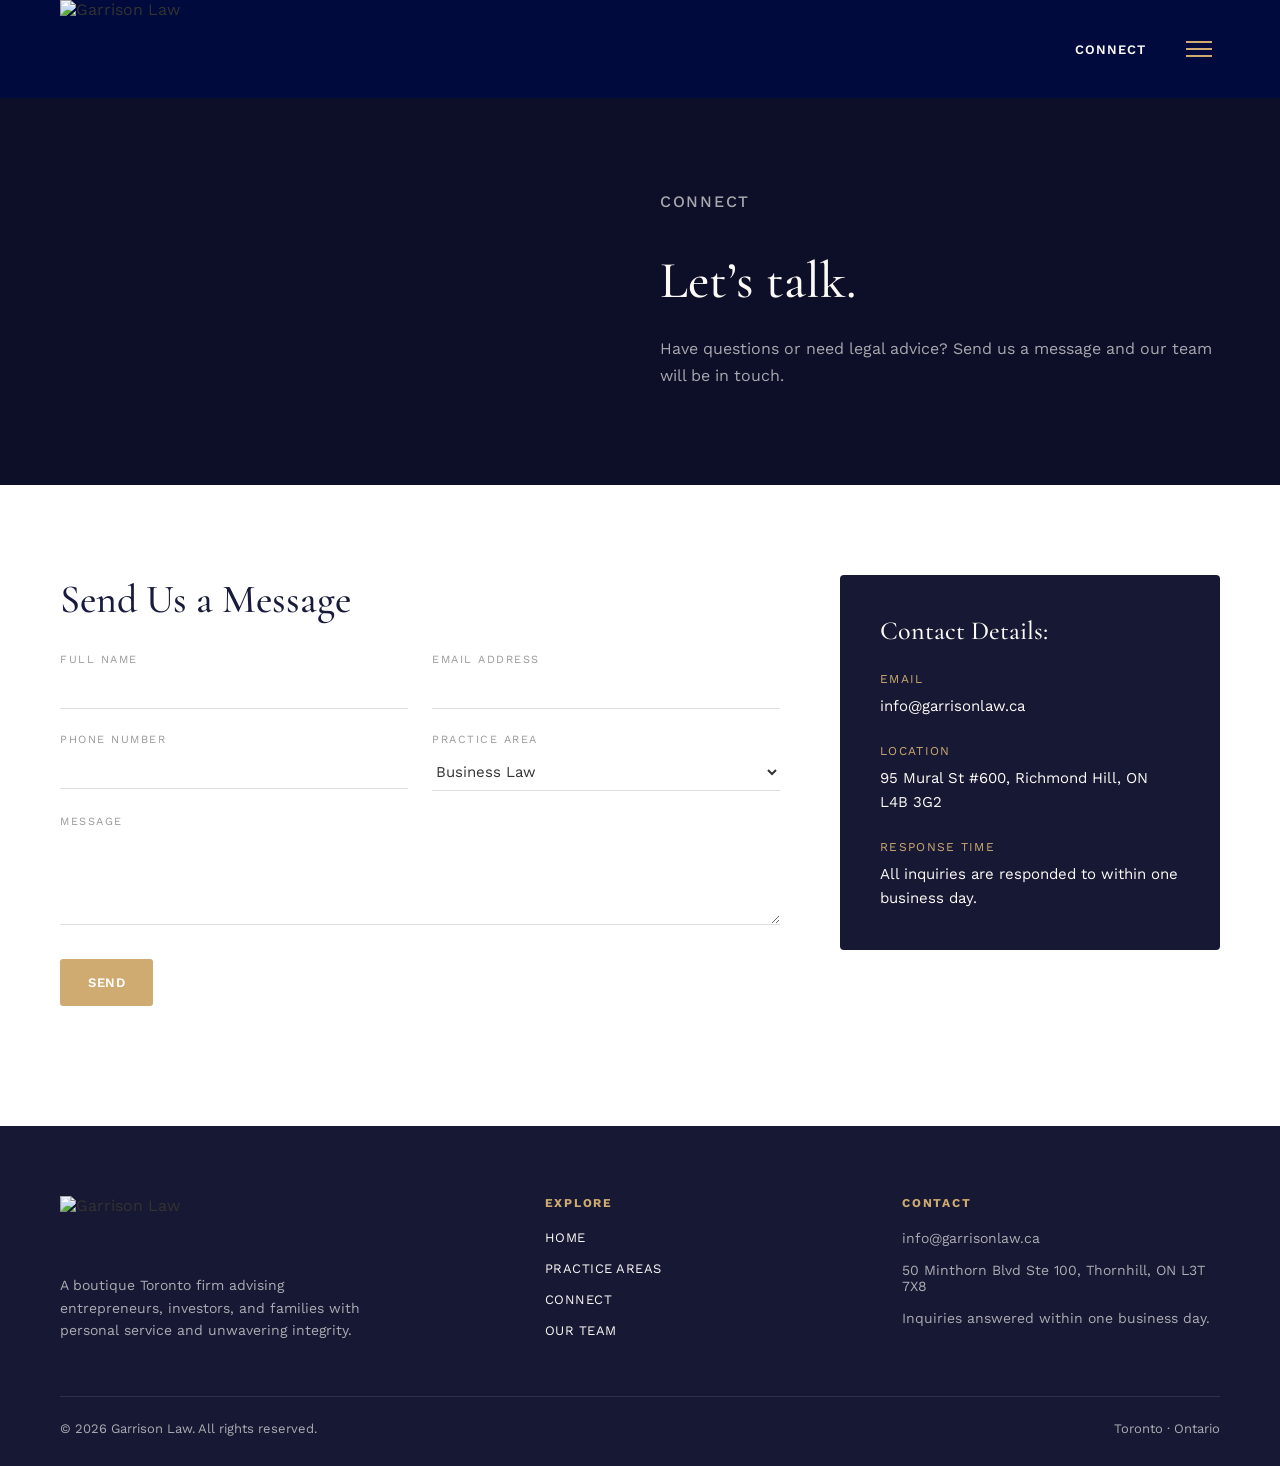
==== connect.html @ 37ae2bb2 "Add files via upload" ====
<!DOCTYPE html>
<html lang="en">
<head>
<meta charset="UTF-8">
<meta name="viewport" content="width=device-width, initial-scale=1">
<title>Connect | Garrison Law</title>
<link rel="stylesheet" href="styles.css">
</head>
<body>

<header class="site-header">
  <a href="index.html" class="logo">
    <img src="https://dimgrey-heron-595243.hostingersite.com/wp-content/uploads/2026/06/GarrisonLaw_Main_V1.jpg" alt="Garrison Law">
  </a>
  <div class="header-right">
    <a href="connect.html" class="connect-link">Connect</a>
    <button class="menu-toggle" aria-label="Open menu">
      <span></span><span></span><span></span>
    </button>
  </div>
</header>

<div class="mobile-menu">
  <button class="mobile-menu-close" aria-label="Close menu">&times;</button>
  <nav>
    <ul>
      <li><a href="index.html">Home</a></li>
      <li><a href="practice-areas.html">Practice Areas</a></li>
      <li><a href="team.html">Team</a></li>
      <li><a href="connect.html">Connect</a></li>
    </ul>
  </nav>
  <div class="sub-section">
    <h4>Practice Areas</h4>
    <a href="practice-areas.html#business">Business Law</a>
    <a href="practice-areas.html#real-estate">Real Estate</a>
    <a href="practice-areas.html#wills">Wills &amp; Estates</a>
  </div>
  <div class="sub-section">
    <h4>Practice Areas</h4>
    <div class="contact-line">info@garrisonlaw.ca</div>
    <div class="contact-line">50 Minthorn Blvd Ste 100, Thornhill, ON L3T 7X8</div>
  </div>
</div>

<section class="hero" style="min-height:35vh; padding-bottom:60px;">
  <div class="hero-inner">
    <p class="eyebrow">Connect</p>
    <h1 style="font-size:52px;">Let&rsquo;s talk.</h1>
    <p>Have questions or need legal advice? Send us a message and our team will be in touch.</p>
  </div>
</section>

<section class="connect-wrap">
  <div class="connect-form">
    <h2>Send Us a Message</h2>
    <form>
      <div class="form-grid">
        <div>
          <label for="fullname">Full Name</label>
          <input type="text" id="fullname" name="fullname" required>
        </div>
        <div>
          <label for="email">Email Address</label>
          <input type="email" id="email" name="email" required>
        </div>
        <div>
          <label for="phone">Phone Number</label>
          <input type="tel" id="phone" name="phone">
        </div>
        <div>
          <label for="practice">Practice Area</label>
          <select id="practice" name="practice">
            <option>Business Law</option>
            <option>Real Estate</option>
            <option>Wills &amp; Estates</option>
          </select>
        </div>
        <div class="full">
          <label for="message">Message</label>
          <textarea id="message" name="message" rows="4"></textarea>
        </div>
      </div>
      <button type="submit" class="btn">Send</button>
    </form>
  </div>

  <aside class="contact-card">
    <h3>Contact Details:</h3>
    <div class="item">
      <span class="label">Email</span>
      <div class="value">info@garrisonlaw.ca</div>
    </div>
    <div class="item">
      <span class="label">Location</span>
      <div class="value">95 Mural St #600, Richmond Hill, ON L4B 3G2</div>
    </div>
    <div class="item">
      <span class="label">Response time</span>
      <div class="value">All inquiries are responded to within one business day.</div>
    </div>
  </aside>
</section>

<footer class="site-footer">
  <div class="footer-top">
    <div class="footer-brand">
      <a href="index.html" class="logo">
        <img src="https://dimgrey-heron-595243.hostingersite.com/wp-content/uploads/2026/06/GarrisonLaw_Main_V1.jpg" alt="Garrison Law">
      </a>
      <p>A boutique Toronto firm advising entrepreneurs, investors, and families with personal service and unwavering integrity.</p>
    </div>
    <div class="footer-col">
      <h4>Explore</h4>
      <a href="index.html">Home</a>
      <a href="practice-areas.html">Practice areas</a>
      <a href="connect.html">Connect</a>
      <a href="team.html">Our Team</a>
    </div>
    <div class="footer-col contact">
      <h4>Contact</h4>
      <p>info@garrisonlaw.ca</p>
      <p>50 Minthorn Blvd Ste 100, Thornhill, ON L3T 7X8</p>
      <p>Inquiries answered within one business day.</p>
    </div>
  </div>
  <div class="footer-bottom">
    <span>&copy; 2026 Garrison Law. All rights reserved.</span>
    <span>Toronto &middot; Ontario</span>
  </div>
</footer>

<script src="script.js"></script>
</body>
</html>
---- styles.css ----
/* Garrison Law — shared stylesheet */

@import url('https://fonts.googleapis.com/css2?family=Cormorant+Garamond:wght@400;500;600&family=Work+Sans:wght@400;500;600&display=swap');

:root {
  --navy-deep: #000a3c;
  --navy-bg: #0d0e27;
  --navy-card: #171833;
  --cream: #f8f5ef;
  --heading-dark: #181b3c;
  --gold: #cfab72;
  --text-light: #fbfaf7;
  --text-muted: rgba(251, 250, 247, 0.65);
  --text-body: #333333;
  --font-serif: 'Cormorant Garamond', serif;
  --font-sans: 'Work Sans', sans-serif;
}

* { box-sizing: border-box; }

html { scroll-behavior: smooth; }

body {
  margin: 0;
  font-family: var(--font-sans);
  color: var(--text-body);
  background: var(--navy-bg);
}

a { text-decoration: none; color: inherit; }
ul { list-style: none; margin: 0; padding: 0; }
img { max-width: 100%; display: block; }

.eyebrow {
  font-family: var(--font-sans);
  font-size: 12px;
  font-weight: 500;
  letter-spacing: 1.7px;
  text-transform: uppercase;
  color: var(--gold);
  margin: 0 0 18px;
}

.btn {
  display: inline-flex;
  align-items: center;
  gap: 8px;
  background: var(--gold);
  color: #fff;
  font-family: var(--font-sans);
  font-size: 13px;
  font-weight: 600;
  letter-spacing: 0.5px;
  text-transform: uppercase;
  padding: 16px 28px;
  border-radius: 3px;
  border: none;
  cursor: pointer;
  transition: opacity 0.2s ease;
}
.btn:hover { opacity: 0.85; }

.link-arrow {
  font-family: var(--font-sans);
  font-size: 13px;
  font-weight: 600;
  letter-spacing: 0.5px;
  text-transform: uppercase;
  color: var(--text-light);
}

/* ---------- Header ---------- */
.site-header {
  position: sticky;
  top: 0;
  z-index: 100;
  background: var(--navy-deep);
  display: flex;
  align-items: center;
  justify-content: space-between;
  padding: 0 60px;
}

.site-header .logo img {
  height: 98px;
  width: auto;
}

.header-right {
  display: flex;
  align-items: center;
  gap: 32px;
}

.header-right .connect-link {
  font-family: var(--font-sans);
  font-size: 13px;
  font-weight: 600;
  letter-spacing: 1px;
  text-transform: uppercase;
  color: var(--text-light);
}

.menu-toggle {
  display: flex;
  flex-direction: column;
  gap: 5px;
  background: none;
  border: none;
  cursor: pointer;
  padding: 8px;
}
.menu-toggle span {
  width: 26px;
  height: 2px;
  background: var(--gold);
  display: block;
}

/* Mobile / slide-out menu */
.mobile-menu {
  position: fixed;
  inset: 0;
  background: var(--navy-deep);
  z-index: 200;
  display: none;
  flex-direction: column;
  padding: 60px;
  overflow-y: auto;
}
.mobile-menu.open { display: flex; }
.mobile-menu-close {
  align-self: flex-end;
  background: none;
  border: none;
  color: var(--text-light);
  font-size: 28px;
  cursor: pointer;
  margin-bottom: 40px;
}
.mobile-menu nav ul {
  display: flex;
  flex-direction: column;
  gap: 20px;
  margin-bottom: 50px;
}
.mobile-menu nav ul li a {
  font-family: var(--font-serif);
  font-size: 36px;
  color: var(--text-light);
}
.mobile-menu .sub-section {
  margin-bottom: 30px;
}
.mobile-menu .sub-section h4 {
  color: var(--gold);
  font-size: 12px;
  letter-spacing: 1.7px;
  text-transform: uppercase;
  margin-bottom: 14px;
}
.mobile-menu .sub-section a {
  display: block;
  color: var(--text-muted);
  font-size: 15px;
  margin-bottom: 10px;
}
.mobile-menu .contact-line {
  color: var(--text-muted);
  font-size: 14px;
  margin-bottom: 8px;
}

/* ---------- Hero ---------- */
.hero {
  background: var(--navy-bg);
  padding: 90px 60px 110px;
  position: relative;
  overflow: hidden;
  min-height: 60vh;
  display: flex;
  align-items: center;
}
.hero-inner { max-width: 700px; margin-left: auto; position: relative; z-index: 2; }
.hero h1 {
  font-family: var(--font-serif);
  font-weight: 500;
  font-size: 60px;
  line-height: 1.15;
  color: var(--text-light);
  margin: 0 0 24px;
}
.hero p {
  font-size: 16px;
  line-height: 1.7;
  color: var(--text-muted);
  margin: 0 0 36px;
  max-width: 560px;
}
.hero-ctas {
  display: flex;
  align-items: center;
  gap: 40px;
  flex-wrap: wrap;
}

.wave-graphic {
  position: absolute;
  left: -80px;
  bottom: 0;
  width: 620px;
  max-width: 55%;
  opacity: 0.9;
  z-index: 1;
}

/* ---------- Practice area sections ---------- */
.practice-section {
  background: var(--cream);
  padding: 100px 60px;
  display: flex;
  align-items: center;
  gap: 70px;
  flex-wrap: wrap;
}
.practice-section.reverse { flex-direction: row-reverse; }
.practice-text { flex: 1 1 420px; }
.practice-number {
  font-family: var(--font-sans);
  color: var(--gold);
  font-size: 13px;
  font-weight: 600;
  letter-spacing: 2px;
  margin-bottom: 6px;
  display: block;
}
.practice-text h2 {
  font-family: var(--font-serif);
  font-weight: 500;
  font-size: 48px;
  color: var(--heading-dark);
  margin: 0 0 20px;
}
.practice-text > p {
  font-size: 15px;
  line-height: 1.75;
  color: #555;
  margin-bottom: 28px;
  max-width: 520px;
}
.checklist {
  display: grid;
  grid-template-columns: 1fr 1fr;
  gap: 10px 30px;
  margin-bottom: 30px;
}
.checklist li {
  font-size: 14px;
  color: var(--text-body);
  display: flex;
  align-items: flex-start;
  gap: 8px;
}
.checklist li::before {
  content: "✓";
  color: var(--gold);
  font-weight: 700;
}
.practice-image { flex: 1 1 420px; }
.practice-image img {
  width: 100%;
  border-radius: 4px;
  aspect-ratio: 1 / 1;
  object-fit: cover;
}

/* ---------- Team grid ---------- */
.team-grid {
  background: #fff;
  padding: 80px 60px 100px;
  display: grid;
  grid-template-columns: repeat(3, 1fr);
  gap: 50px 40px;
}
.team-card img {
  width: 100%;
  aspect-ratio: 3 / 4;
  object-fit: cover;
  background: #ddd;
  margin-bottom: 20px;
}
.team-card h3 {
  font-family: var(--font-serif);
  font-weight: 500;
  font-size: 26px;
  color: var(--heading-dark);
  margin: 0 0 4px;
}
.team-card p {
  font-family: var(--font-sans);
  font-size: 12px;
  letter-spacing: 1px;
  text-transform: uppercase;
  color: var(--gold);
  margin: 0;
}

/* ---------- Connect page ---------- */
.connect-wrap {
  background: #fff;
  padding: 90px 60px 120px;
  display: flex;
  gap: 60px;
  flex-wrap: wrap;
}
.connect-form { flex: 1 1 520px; }
.connect-form h2 {
  font-family: var(--font-serif);
  font-weight: 500;
  font-size: 40px;
  color: var(--heading-dark);
  margin: 0 0 30px;
}
.form-grid {
  display: grid;
  grid-template-columns: 1fr 1fr;
  gap: 24px;
}
.form-grid .full { grid-column: 1 / -1; }
.form-grid label {
  display: block;
  font-size: 11px;
  letter-spacing: 1.5px;
  text-transform: uppercase;
  color: #999;
  margin-bottom: 8px;
}
.form-grid input,
.form-grid select,
.form-grid textarea {
  width: 100%;
  border: none;
  border-bottom: 1px solid #ddd;
  padding: 8px 0;
  font-family: var(--font-sans);
  font-size: 15px;
  color: var(--text-body);
  background: transparent;
}
.form-grid textarea { resize: vertical; min-height: 60px; }
.connect-form .btn { margin-top: 30px; }

.contact-card {
  flex: 0 1 380px;
  background: var(--navy-card);
  color: var(--text-light);
  padding: 40px;
  align-self: flex-start;
  border-radius: 4px;
}
.contact-card h3 {
  font-family: var(--font-serif);
  font-size: 26px;
  font-weight: 500;
  margin: 0 0 26px;
}
.contact-card .item { margin-bottom: 26px; }
.contact-card .item:last-child { margin-bottom: 0; }
.contact-card .item .label {
  color: var(--gold);
  font-size: 12px;
  letter-spacing: 1.3px;
  text-transform: uppercase;
  margin-bottom: 8px;
  display: block;
}
.contact-card .item .value {
  font-size: 15px;
  line-height: 1.6;
  color: var(--text-light);
}

/* ---------- Footer ---------- */
.site-footer {
  background: var(--navy-card);
  padding: 70px 60px 30px;
}
.footer-top {
  display: grid;
  grid-template-columns: 1.4fr 1fr 1fr;
  gap: 40px;
  padding-bottom: 40px;
  border-bottom: 1px solid rgba(255,255,255,0.1);
}
.footer-brand .logo img { height: 60px; width: auto; margin-bottom: 18px; }
.footer-brand p {
  color: var(--text-muted);
  font-size: 14px;
  line-height: 1.6;
  max-width: 320px;
}
.footer-col h4 {
  color: var(--gold);
  font-size: 12px;
  letter-spacing: 1.7px;
  text-transform: uppercase;
  margin: 0 0 20px;
}
.footer-col a, .footer-col p {
  display: block;
  color: var(--text-light);
  font-size: 13px;
  letter-spacing: 0.5px;
  text-transform: uppercase;
  margin-bottom: 16px;
}
.footer-col.contact p {
  text-transform: none;
  letter-spacing: normal;
  color: var(--text-muted);
  font-size: 14px;
}
.footer-bottom {
  display: flex;
  justify-content: space-between;
  padding-top: 24px;
  color: var(--text-muted);
  font-size: 13px;
}

/* ---------- Responsive ---------- */
@media (max-width: 900px) {
  .site-header { padding: 0 24px; }
  .hero { padding: 60px 24px 80px; }
  .hero h1 { font-size: 40px; }
  .hero-inner { max-width: 100%; }
  .practice-section { padding: 60px 24px; }
  .practice-text h2 { font-size: 34px; }
  .checklist { grid-template-columns: 1fr; }
  .team-grid { grid-template-columns: repeat(2, 1fr); padding: 60px 24px 80px; }
  .connect-wrap { padding: 60px 24px 90px; }
  .form-grid { grid-template-columns: 1fr; }
  .site-footer { padding: 50px 24px 24px; }
  .footer-top { grid-template-columns: 1fr; }
}
@media (max-width: 560px) {
  .team-grid { grid-template-columns: 1fr; }
}
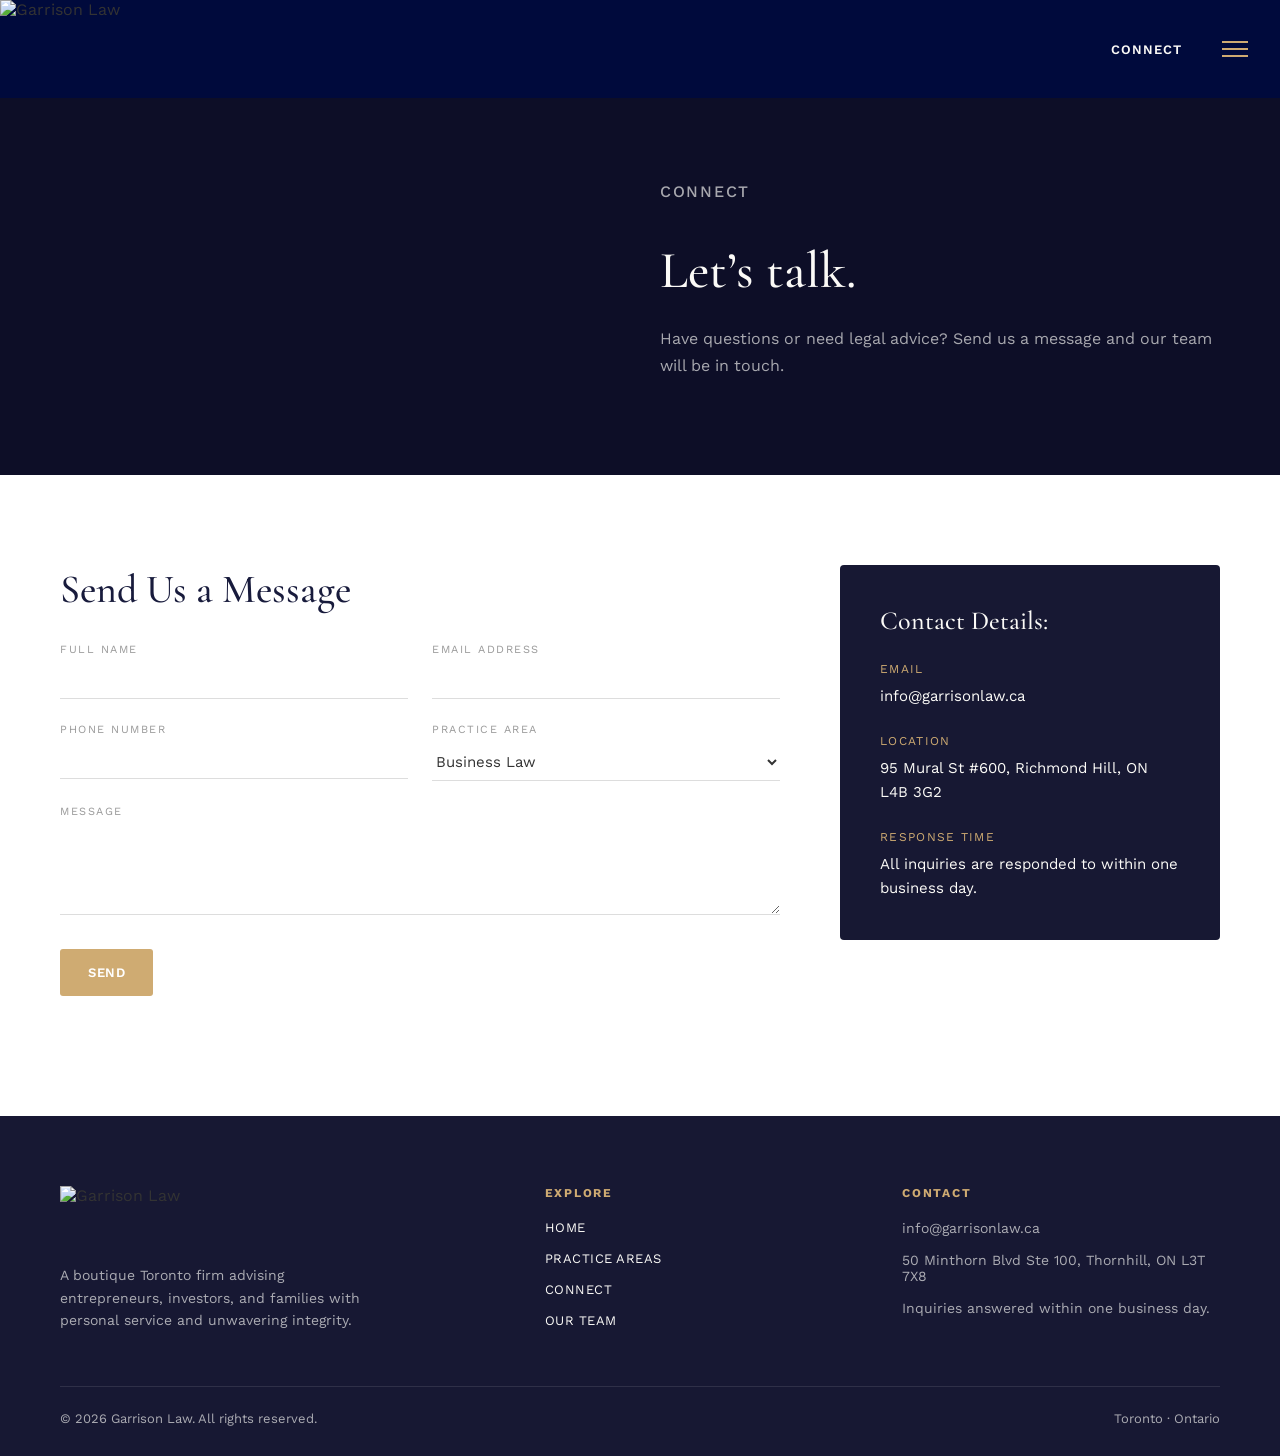
==== commit 771bb2fc: "Add files via upload" ====
--- a/connect.html
+++ b/connect.html
@@ -21,7 +21,12 @@
 </header>
 
 <div class="mobile-menu">
-  <button class="mobile-menu-close" aria-label="Close menu">&times;</button>
+  <div class="mobile-menu-top">
+    <a href="index.html" class="logo">
+      <img src="https://dimgrey-heron-595243.hostingersite.com/wp-content/uploads/2026/06/GarrisonLaw_Main_V1.jpg" alt="Garrison Law">
+    </a>
+    <button class="mobile-menu-close" aria-label="Close menu">&times;</button>
+  </div>
   <nav>
     <ul>
       <li><a href="index.html">Home</a></li>
--- a/styles.css
+++ b/styles.css
@@ -78,7 +78,7 @@
   display: flex;
   align-items: center;
   justify-content: space-between;
-  padding: 0 60px;
+  padding: 0;
 }
 
 .site-header .logo img {
@@ -90,6 +90,7 @@
   display: flex;
   align-items: center;
   gap: 32px;
+  padding-right: 24px;
 }
 
 .header-right .connect-link {
@@ -121,39 +122,99 @@
 .mobile-menu {
   position: fixed;
   inset: 0;
-  background: var(--navy-deep);
+  background-color: #e3e3e3;
+  background-image:
+    url("data:image/svg+xml,%3Csvg xmlns='http://www.w3.org/2000/svg' width='500' height='260' viewBox='0 0 500 260'%3E%3Cg fill='none' stroke='%23000000' stroke-opacity='0.08' stroke-width='1.5'%3E%3Cpath d='M-20 230 C 80 230, 120 150, 220 150 S 360 30, 520 30'/%3E%3Cpath d='M-20 210 C 80 210, 120 130, 220 130 S 360 10, 520 10'/%3E%3Cpath d='M-20 190 C 80 190, 120 110, 220 110 S 360 -10, 520 -10'/%3E%3Cpath d='M-20 250 C 80 250, 120 170, 220 170 S 360 50, 520 50'/%3E%3Cpath d='M-20 170 C 80 170, 120 90, 220 90 S 360 -30, 520 -30'/%3E%3C/g%3E%3C/svg%3E");
+  background-size: 700px 360px;
+  background-repeat: repeat;
+  background-position: center;
   z-index: 200;
-  display: none;
+  display: flex;
   flex-direction: column;
-  padding: 60px;
+  align-items: flex-end;
+  padding: 40px 60px 60px;
   overflow-y: auto;
-}
-.mobile-menu.open { display: flex; }
+  opacity: 0;
+  visibility: hidden;
+  pointer-events: none;
+  transform: translateY(48px);
+  transition: opacity 0.45s ease-out, transform 0.45s ease-out, visibility 0s linear 0.45s;
+}
+.mobile-menu.open {
+  opacity: 1;
+  visibility: visible;
+  pointer-events: auto;
+  transform: translateY(0);
+  transition: opacity 0.45s ease-out, transform 0.45s ease-out, visibility 0s linear 0s;
+}
+.mobile-menu-top {
+  width: 100%;
+  display: flex;
+  align-items: center;
+  justify-content: space-between;
+  margin-bottom: 40px;
+}
+.mobile-menu-top .logo img {
+  height: 64px;
+  width: auto;
+}
 .mobile-menu-close {
-  align-self: flex-end;
   background: none;
   border: none;
-  color: var(--text-light);
+  color: var(--heading-dark);
   font-size: 28px;
   cursor: pointer;
-  margin-bottom: 40px;
 }
 .mobile-menu nav ul {
   display: flex;
   flex-direction: column;
+  align-items: flex-end;
   gap: 20px;
   margin-bottom: 50px;
+  text-align: right;
 }
 .mobile-menu nav ul li a {
   font-family: var(--font-serif);
   font-size: 36px;
-  color: var(--text-light);
-}
+  color: var(--heading-dark);
+  transition: color 0.3s ease;
+}
+.mobile-menu nav ul li a:hover,
+.mobile-menu nav ul li a:focus-visible {
+  color: var(--gold);
+}
+
+/* Reveal animation: items rise up and fade in one at a time when the
+   menu opens, slowest first item down to the last so the whole nav
+   reads as a single bottom-to-top cascade. Closing uses a plain,
+   un-staggered fade (no delay) so it feels snappy rather than
+   replaying the sequence in reverse. */
+.mobile-menu nav ul li,
+.mobile-menu .sub-section {
+  opacity: 0;
+  transform: translateY(55px);
+  transition: opacity 0.35s ease, transform 0.35s ease;
+}
+.mobile-menu.open nav ul li,
+.mobile-menu.open .sub-section {
+  opacity: 1;
+  transform: translateY(0);
+  transition: opacity 0.7s cubic-bezier(0.22, 1, 0.36, 1),
+              transform 0.7s cubic-bezier(0.22, 1, 0.36, 1);
+}
+.mobile-menu.open nav ul li:nth-child(1) { transition-delay: 0.25s; }
+.mobile-menu.open nav ul li:nth-child(2) { transition-delay: 0.37s; }
+.mobile-menu.open nav ul li:nth-child(3) { transition-delay: 0.49s; }
+.mobile-menu.open nav ul li:nth-child(4) { transition-delay: 0.61s; }
+.mobile-menu.open .sub-section:nth-of-type(1) { transition-delay: 0.73s; }
+.mobile-menu.open .sub-section:nth-of-type(2) { transition-delay: 0.85s; }
+
 .mobile-menu .sub-section {
   margin-bottom: 30px;
+  text-align: right;
 }
 .mobile-menu .sub-section h4 {
-  color: var(--gold);
+  color: #9c7538;
   font-size: 12px;
   letter-spacing: 1.7px;
   text-transform: uppercase;
@@ -161,12 +222,17 @@
 }
 .mobile-menu .sub-section a {
   display: block;
-  color: var(--text-muted);
+  color: #555;
   font-size: 15px;
   margin-bottom: 10px;
+  transition: color 0.3s ease;
+}
+.mobile-menu .sub-section a:hover,
+.mobile-menu .sub-section a:focus-visible {
+  color: var(--heading-dark);
 }
 .mobile-menu .contact-line {
-  color: var(--text-muted);
+  color: #555;
   font-size: 14px;
   margin-bottom: 8px;
 }
@@ -174,14 +240,36 @@
 /* ---------- Hero ---------- */
 .hero {
   background: var(--navy-bg);
-  padding: 90px 60px 110px;
+  padding: 80px 60px;
   position: relative;
   overflow: hidden;
-  min-height: 60vh;
   display: flex;
   align-items: center;
 }
 .hero-inner { max-width: 700px; margin-left: auto; position: relative; z-index: 2; }
+.hero-flex {
+  display: flex;
+  align-items: center;
+  gap: 40px;
+  width: 100%;
+}
+.hero-flex .hero-inner { margin-left: 0; flex: 1 1 50%; }
+.hero-animation {
+  flex: 0 0 50%;
+  max-width: 620px;
+  height: 500px;
+  position: relative;
+  z-index: 1;
+}
+.hero-animation dotlottie-wc {
+  width: 100%;
+  height: 100%;
+  display: block;
+}
+@media (max-width: 900px) {
+  .hero-flex { flex-direction: column; }
+  .hero-animation { width: 100%; max-width: 100%; height: 320px; }
+}
 .hero h1 {
   font-family: var(--font-serif);
   font-weight: 500;
@@ -204,14 +292,54 @@
   flex-wrap: wrap;
 }
 
-.wave-graphic {
-  position: absolute;
-  left: -80px;
-  bottom: 0;
-  width: 620px;
-  max-width: 55%;
-  opacity: 0.9;
-  z-index: 1;
+/* ---------- Homepage practice preview ---------- */
+.home-preview {
+  background: var(--cream);
+  padding: 90px 60px 100px;
+  text-align: center;
+}
+.home-preview .eyebrow { justify-content: center; }
+.home-preview h2 {
+  font-family: var(--font-serif);
+  font-weight: 500;
+  font-size: 42px;
+  color: var(--heading-dark);
+  margin: 0 0 12px;
+}
+.home-preview-intro {
+  font-size: 15px;
+  color: #666;
+  margin: 0 auto 50px;
+}
+.home-preview-grid {
+  display: grid;
+  grid-template-columns: repeat(3, 1fr);
+  gap: 36px;
+  text-align: left;
+  max-width: 1100px;
+  margin: 0 auto;
+}
+.home-preview-card {
+  background: #fff;
+  border-radius: 6px;
+  padding: 36px 32px;
+  box-shadow: 0 1px 3px rgba(24, 27, 60, 0.08);
+}
+.home-preview-card h3 {
+  font-family: var(--font-serif);
+  font-weight: 500;
+  font-size: 28px;
+  color: var(--heading-dark);
+  margin: 4px 0 14px;
+}
+.home-preview-card p {
+  font-size: 14px;
+  line-height: 1.7;
+  color: #555;
+  margin: 0 0 20px;
+}
+@media (max-width: 900px) {
+  .home-preview-grid { grid-template-columns: 1fr; }
 }
 
 /* ---------- Practice area sections ---------- */
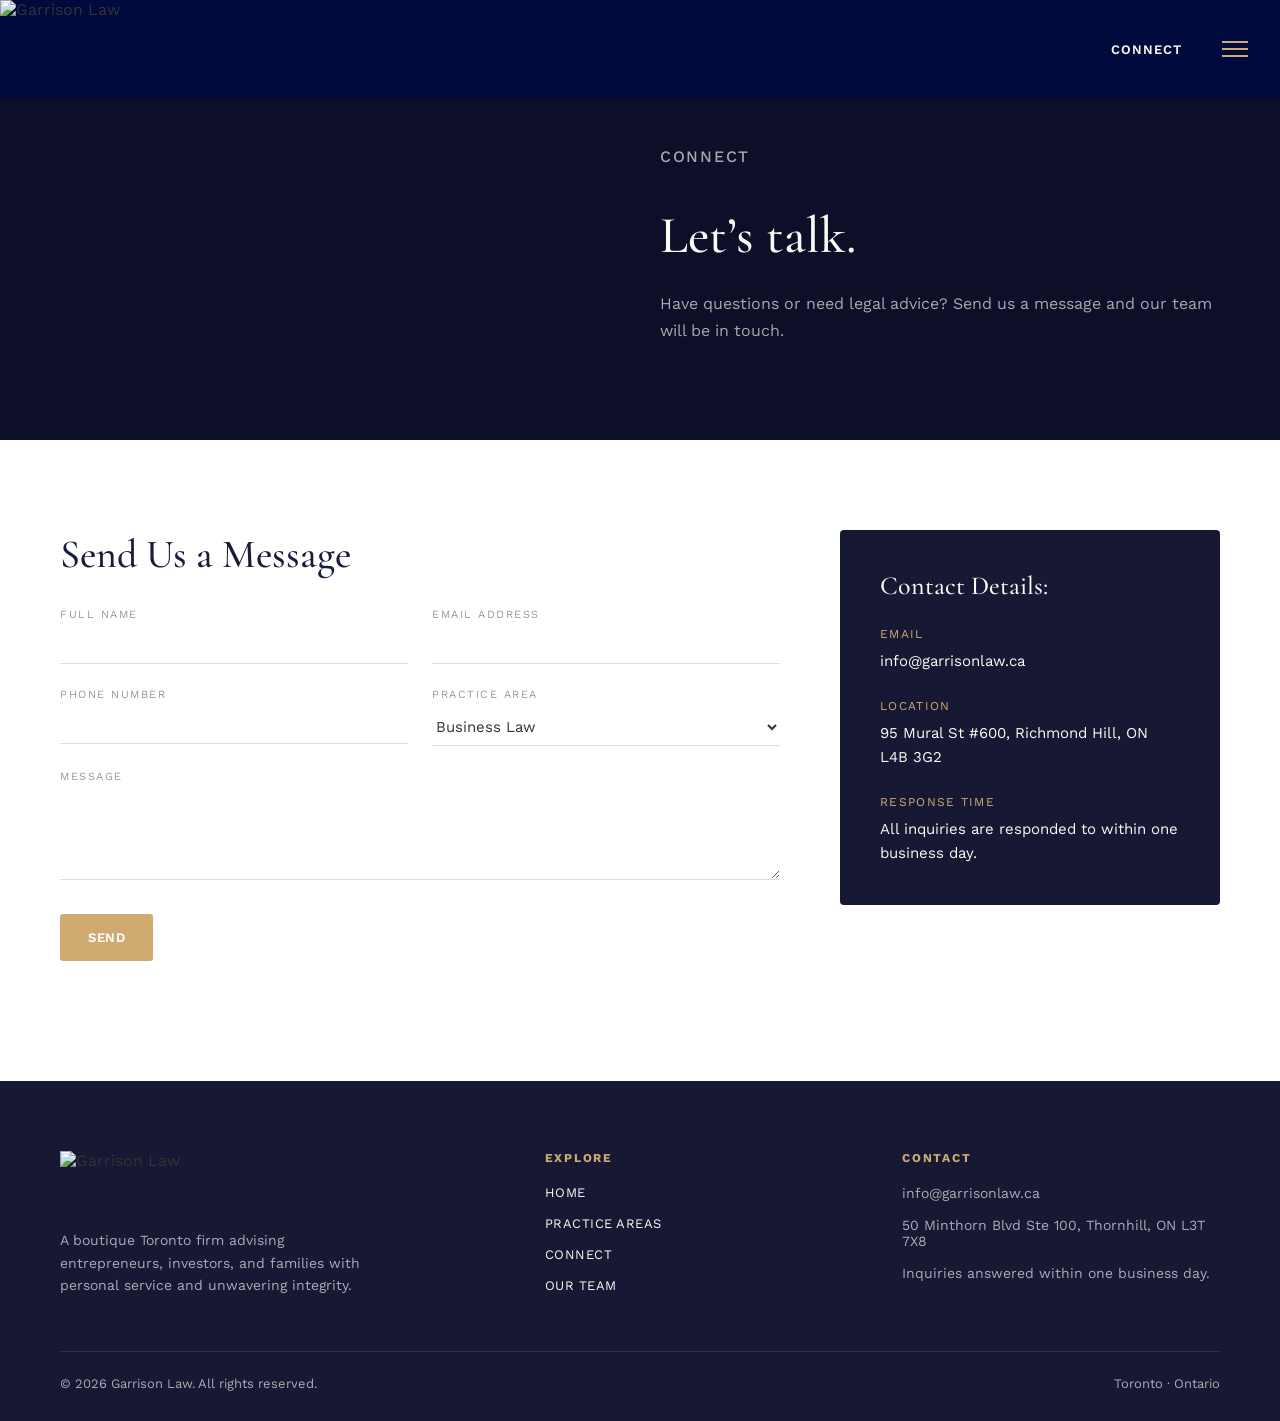
==== commit 7cffb34b: "Add files via upload" ====
--- a/connect.html
+++ b/connect.html
@@ -7,6 +7,8 @@
 <link rel="stylesheet" href="styles.css">
 </head>
 <body>
+
+<div class="page-transition"></div>
 
 <header class="site-header">
   <a href="index.html" class="logo">
@@ -27,24 +29,28 @@
     </a>
     <button class="mobile-menu-close" aria-label="Close menu">&times;</button>
   </div>
-  <nav>
-    <ul>
-      <li><a href="index.html">Home</a></li>
-      <li><a href="practice-areas.html">Practice Areas</a></li>
-      <li><a href="team.html">Team</a></li>
-      <li><a href="connect.html">Connect</a></li>
-    </ul>
-  </nav>
-  <div class="sub-section">
-    <h4>Practice Areas</h4>
-    <a href="practice-areas.html#business">Business Law</a>
-    <a href="practice-areas.html#real-estate">Real Estate</a>
-    <a href="practice-areas.html#wills">Wills &amp; Estates</a>
-  </div>
-  <div class="sub-section">
-    <h4>Practice Areas</h4>
-    <div class="contact-line">info@garrisonlaw.ca</div>
-    <div class="contact-line">50 Minthorn Blvd Ste 100, Thornhill, ON L3T 7X8</div>
+  <div class="mobile-menu-body">
+    <div class="mobile-menu-left">
+      <div class="sub-section">
+        <h4>Practice Areas</h4>
+        <a href="practice-areas.html#business">Business Law</a>
+        <a href="practice-areas.html#real-estate">Real Estate</a>
+        <a href="practice-areas.html#wills">Wills &amp; Estates</a>
+      </div>
+      <div class="sub-section">
+        <h4>Contact</h4>
+        <div class="contact-line">info@garrisonlaw.ca</div>
+        <div class="contact-line">50 Minthorn Blvd Ste 100, Thornhill, ON L3T 7X8</div>
+      </div>
+    </div>
+    <nav>
+      <ul>
+        <li><a href="index.html">Home</a></li>
+        <li><a href="practice-areas.html">Practice Areas</a></li>
+        <li><a href="team.html">Team</a></li>
+        <li><a href="connect.html">Connect</a></li>
+      </ul>
+    </nav>
   </div>
 </div>
 
--- a/styles.css
+++ b/styles.css
@@ -18,6 +18,22 @@
 
 * { box-sizing: border-box; }
 
+/* Page transition cover: opaque on load, fades away to reveal the
+   page; brought back to opaque before following a menu link so the
+   next page appears to fade in rather than snap into view. */
+.page-transition {
+  position: fixed;
+  inset: 0;
+  background: var(--navy-deep);
+  z-index: 500;
+  opacity: 1;
+  pointer-events: none;
+  transition: opacity 0.5s ease;
+}
+.page-transition.is-hidden {
+  opacity: 0;
+}
+
 html { scroll-behavior: smooth; }
 
 body {
@@ -131,7 +147,6 @@
   z-index: 200;
   display: flex;
   flex-direction: column;
-  align-items: flex-end;
   padding: 40px 60px 60px;
   overflow-y: auto;
   opacity: 0;
@@ -155,7 +170,7 @@
   margin-bottom: 40px;
 }
 .mobile-menu-top .logo img {
-  height: 64px;
+  height: 120px;
   width: auto;
 }
 .mobile-menu-close {
@@ -165,12 +180,27 @@
   font-size: 28px;
   cursor: pointer;
 }
+
+/* Body splits into two columns: practice-area / contact info on the
+   left, main nav on the right. */
+.mobile-menu-body {
+  display: flex;
+  align-items: flex-start;
+  justify-content: space-between;
+  width: 100%;
+  flex: 1;
+  gap: 40px;
+}
+.mobile-menu-left {
+  display: flex;
+  flex-direction: column;
+  text-align: left;
+}
 .mobile-menu nav ul {
   display: flex;
   flex-direction: column;
   align-items: flex-end;
   gap: 20px;
-  margin-bottom: 50px;
   text-align: right;
 }
 .mobile-menu nav ul li a {
@@ -178,6 +208,35 @@
   font-size: 36px;
   color: var(--heading-dark);
   transition: color 0.3s ease;
+}
+
+/* Hover/focus underline: grows from a hidden line into a full one.
+   Right-aligned nav links grow from the right edge (matches reading
+   direction toward the margin); left-aligned sub-links grow from the
+   left edge. */
+.mobile-menu nav ul li a,
+.mobile-menu .sub-section a {
+  position: relative;
+}
+.mobile-menu nav ul li a::after,
+.mobile-menu .sub-section a::after {
+  content: '';
+  position: absolute;
+  left: 0;
+  bottom: -2px;
+  width: 100%;
+  height: 1px;
+  background: currentColor;
+  transform: scaleX(0);
+  transition: transform 0.3s ease;
+}
+.mobile-menu nav ul li a::after { transform-origin: right; }
+.mobile-menu .sub-section a::after { transform-origin: left; }
+.mobile-menu nav ul li a:hover::after,
+.mobile-menu nav ul li a:focus-visible::after,
+.mobile-menu .sub-section a:hover::after,
+.mobile-menu .sub-section a:focus-visible::after {
+  transform: scaleX(1);
 }
 .mobile-menu nav ul li a:hover,
 .mobile-menu nav ul li a:focus-visible {
@@ -211,7 +270,7 @@
 
 .mobile-menu .sub-section {
   margin-bottom: 30px;
-  text-align: right;
+  text-align: left;
 }
 .mobile-menu .sub-section h4 {
   color: #9c7538;
@@ -222,6 +281,7 @@
 }
 .mobile-menu .sub-section a {
   display: block;
+  width: fit-content;
   color: #555;
   font-size: 15px;
   margin-bottom: 10px;
@@ -236,11 +296,15 @@
   font-size: 14px;
   margin-bottom: 8px;
 }
+@media (max-width: 640px) {
+  .mobile-menu-body { flex-direction: column-reverse; }
+  .mobile-menu nav ul { margin-bottom: 40px; }
+}
 
 /* ---------- Hero ---------- */
 .hero {
   background: var(--navy-bg);
-  padding: 80px 60px;
+  padding: 45px 60px 30px;
   position: relative;
   overflow: hidden;
   display: flex;
@@ -253,22 +317,28 @@
   gap: 40px;
   width: 100%;
 }
-.hero-flex .hero-inner { margin-left: 0; flex: 1 1 50%; }
+.hero-flex .hero-inner { margin-left: 0; flex: 1 1 45%; }
 .hero-animation {
-  flex: 0 0 50%;
-  max-width: 620px;
-  height: 500px;
+  flex: 0 0 55%;
+  max-width: none;
+  width: 55%;
+  height: 560px;
+  margin-left: -60px;
   position: relative;
   z-index: 1;
+  overflow: hidden;
 }
 .hero-animation dotlottie-wc {
   width: 100%;
   height: 100%;
   display: block;
+  transform: scale(1.55);
+  transform-origin: left bottom;
 }
 @media (max-width: 900px) {
   .hero-flex { flex-direction: column; }
-  .hero-animation { width: 100%; max-width: 100%; height: 320px; }
+  .hero-animation { width: 100%; max-width: 100%; height: 320px; margin-left: 0; }
+  .hero-animation dotlottie-wc { transform: scale(1.3); transform-origin: center bottom; }
 }
 .hero h1 {
   font-family: var(--font-serif);
@@ -403,12 +473,27 @@
 }
 
 /* ---------- Team grid ---------- */
+.team-page {
+  background: #fff;
+}
+.team-tier {
+  padding: 60px 60px 0;
+}
+.team-tier:last-child {
+  padding-bottom: 100px;
+}
+.team-tier-label {
+  margin-bottom: 30px;
+}
 .team-grid {
-  background: #fff;
-  padding: 80px 60px 100px;
   display: grid;
-  grid-template-columns: repeat(3, 1fr);
   gap: 50px 40px;
+}
+.team-grid-lawyers {
+  grid-template-columns: repeat(2, minmax(0, 240px));
+}
+.team-grid-clerks {
+  grid-template-columns: repeat(5, 1fr);
 }
 .team-card img {
   width: 100%;
@@ -565,12 +650,16 @@
   .practice-section { padding: 60px 24px; }
   .practice-text h2 { font-size: 34px; }
   .checklist { grid-template-columns: 1fr; }
-  .team-grid { grid-template-columns: repeat(2, 1fr); padding: 60px 24px 80px; }
+  .team-tier { padding: 60px 24px 0; }
+  .team-tier:last-child { padding-bottom: 80px; }
+  .team-grid-lawyers { grid-template-columns: repeat(2, minmax(0, 200px)); }
+  .team-grid-clerks { grid-template-columns: repeat(3, 1fr); }
   .connect-wrap { padding: 60px 24px 90px; }
   .form-grid { grid-template-columns: 1fr; }
   .site-footer { padding: 50px 24px 24px; }
   .footer-top { grid-template-columns: 1fr; }
 }
 @media (max-width: 560px) {
-  .team-grid { grid-template-columns: 1fr; }
-}
+  .team-grid-lawyers { grid-template-columns: repeat(2, 1fr); }
+  .team-grid-clerks { grid-template-columns: repeat(2, 1fr); }
+}
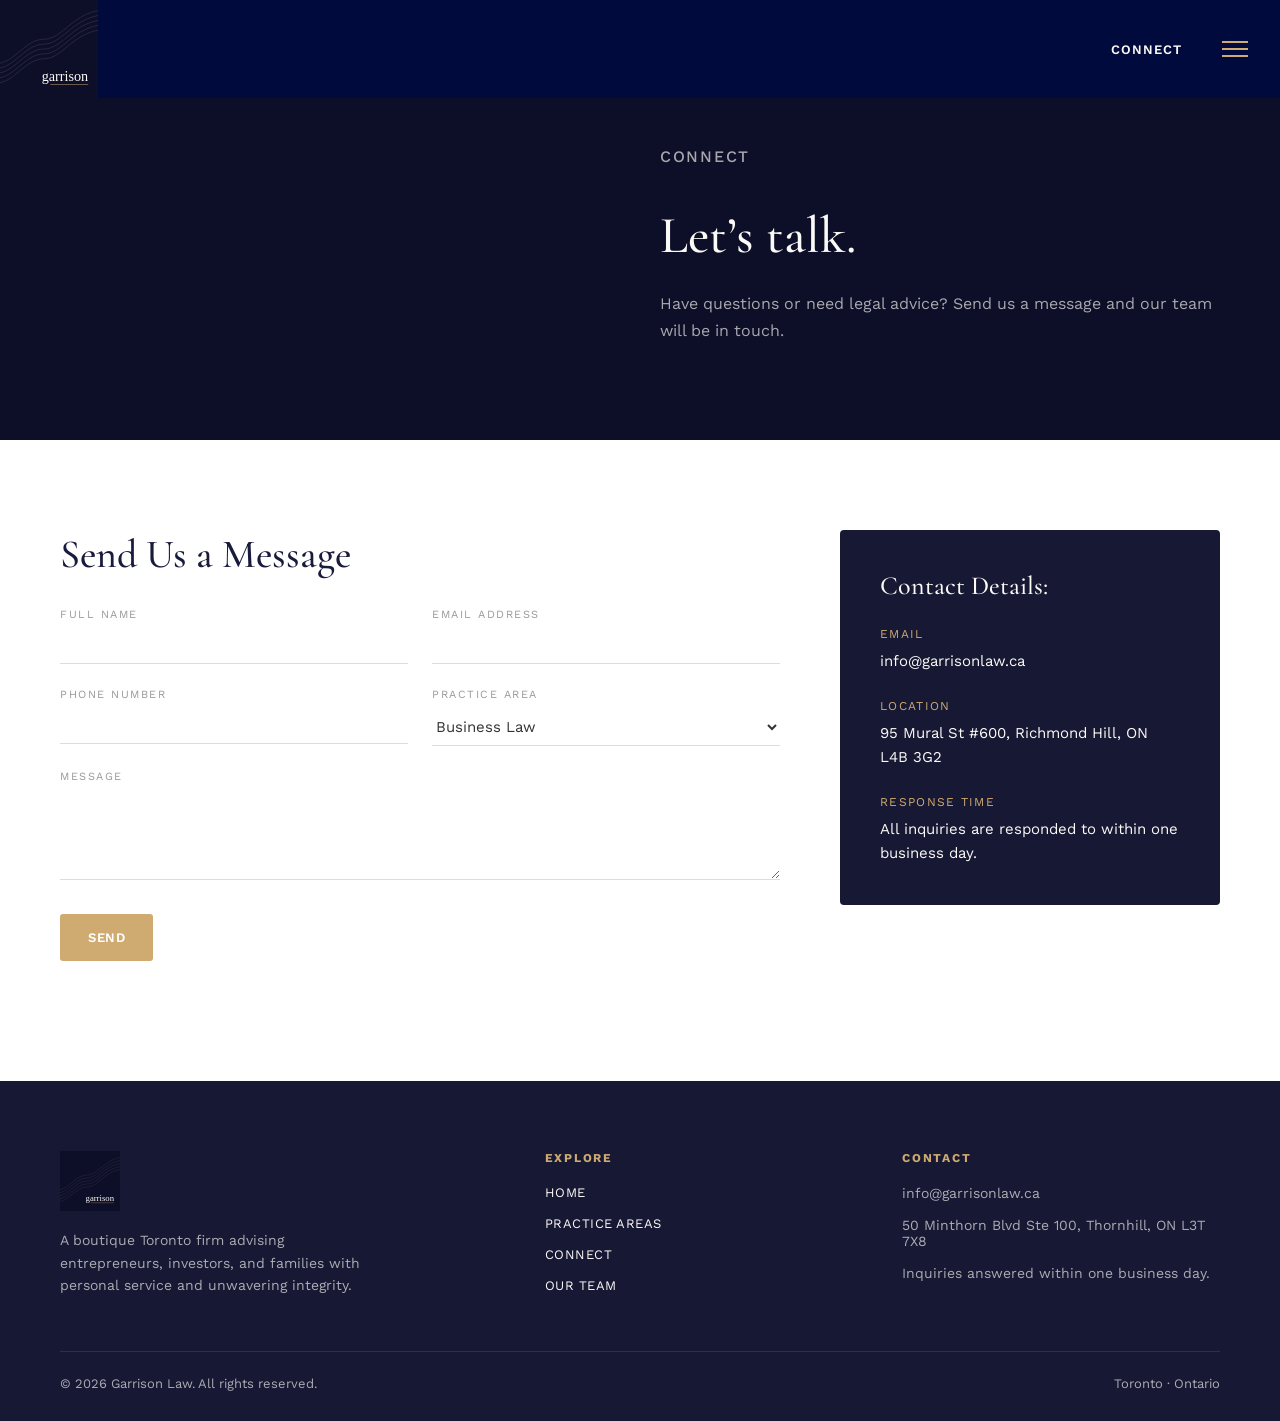
==== commit 279eec2d: "Add files via upload" ====
--- a/connect.html
+++ b/connect.html
@@ -12,7 +12,7 @@
 
 <header class="site-header">
   <a href="index.html" class="logo">
-    <img src="https://dimgrey-heron-595243.hostingersite.com/wp-content/uploads/2026/06/GarrisonLaw_Main_V1.jpg" alt="Garrison Law">
+    <img src="logo.svg" alt="Garrison Law">
   </a>
   <div class="header-right">
     <a href="connect.html" class="connect-link">Connect</a>
@@ -25,7 +25,7 @@
 <div class="mobile-menu">
   <div class="mobile-menu-top">
     <a href="index.html" class="logo">
-      <img src="https://dimgrey-heron-595243.hostingersite.com/wp-content/uploads/2026/06/GarrisonLaw_Main_V1.jpg" alt="Garrison Law">
+      <img src="logo.svg" alt="Garrison Law">
     </a>
     <button class="mobile-menu-close" aria-label="Close menu">&times;</button>
   </div>
@@ -117,7 +117,7 @@
   <div class="footer-top">
     <div class="footer-brand">
       <a href="index.html" class="logo">
-        <img src="https://dimgrey-heron-595243.hostingersite.com/wp-content/uploads/2026/06/GarrisonLaw_Main_V1.jpg" alt="Garrison Law">
+        <img src="logo.svg" alt="Garrison Law">
       </a>
       <p>A boutique Toronto firm advising entrepreneurs, investors, and families with personal service and unwavering integrity.</p>
     </div>
--- a/styles.css
+++ b/styles.css
@@ -116,6 +116,23 @@
   letter-spacing: 1px;
   text-transform: uppercase;
   color: var(--text-light);
+  position: relative;
+}
+.header-right .connect-link::after {
+  content: '';
+  position: absolute;
+  left: 0;
+  bottom: -5px;
+  width: 100%;
+  height: 1px;
+  background: #fff;
+  transform: scaleX(0);
+  transform-origin: left;
+  transition: transform 0.3s ease;
+}
+.header-right .connect-link:hover::after,
+.header-right .connect-link:focus-visible::after {
+  transform: scaleX(1);
 }
 
 .menu-toggle {
